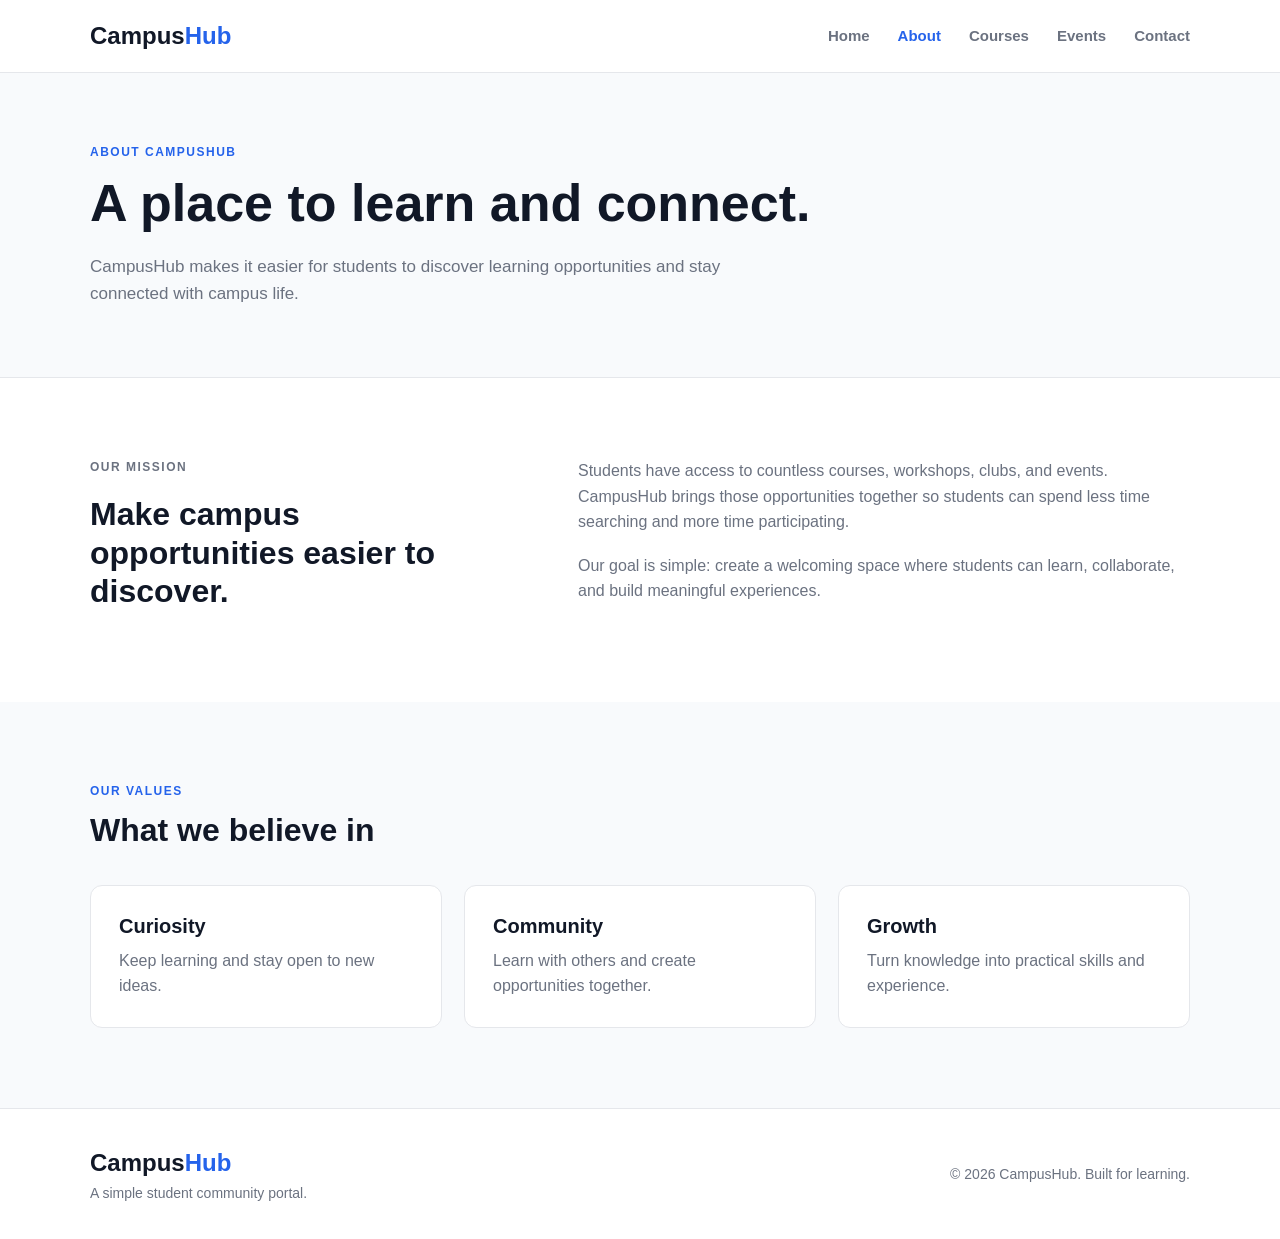
==== about.html @ 7bcba086 "test" ====
<!doctype html>
<html lang="en">
  <head>
    <meta charset="UTF-8" />
    <meta name="viewport" content="width=device-width, initial-scale=1.0" />
    <title>About - CampusHub</title>
    <link rel="stylesheet" href="css/style.css" />
  </head>

  <body>
    <header class="site-header">
      <div class="container navbar">
        <a href="index.html" class="logo"> Campus<span>Hub</span> </a>

        <nav class="navigation">
          <a href="index.html">Home</a>

          <a href="about.html" class="active"> About </a>

          <a href="courses.html"> Courses </a>

          <a href="events.html"> Events </a>

          <a href="contact.html"> Contact </a>
        </nav>
      </div>
    </header>

    <main>
      <section class="page-header">
        <div class="container">
          <p class="eyebrow">ABOUT CAMPUSHUB</p>

          <h1>A place to learn and connect.</h1>

          <p>
            CampusHub makes it easier for students to discover learning
            opportunities and stay connected with campus life.
          </p>
        </div>
      </section>

      <section class="section">
        <div class="container split-section">
          <div>
            <p class="eyebrow">OUR MISSION</p>

            <h2>Make campus opportunities easier to discover.</h2>
          </div>

          <div>
            <p>
              Students have access to countless courses, workshops, clubs, and
              events. CampusHub brings those opportunities together so students
              can spend less time searching and more time participating.
            </p>

            <p>
              Our goal is simple: create a welcoming space where students can
              learn, collaborate, and build meaningful experiences.
            </p>
          </div>
        </div>
      </section>

      <!-- WORKSHOP AREA:  -->
      <!-- T03 - Student community section;  -->
      <!-- T06 - Student club -->
      <section class="section section-muted">
        <div class="container">
          <div class="section-header">
            <div>
              <p class="eyebrow">OUR VALUES</p>

              <h2>What we believe in</h2>
            </div>
          </div>

          <div class="card-grid">
            <article class="card">
              <h3>Curiosity</h3>

              <p>Keep learning and stay open to new ideas.</p>
            </article>

            <article class="card">
              <h3>Community</h3>

              <p>Learn with others and create opportunities together.</p>
            </article>

            <article class="card">
              <h3>Growth</h3>

              <p>Turn knowledge into practical skills and experience.</p>
            </article>
          </div>
        </div>
      </section>
    </main>

    <footer class="site-footer">
      <div class="container footer-content">
        <div>
          <a href="index.html" class="logo"> Campus<span>Hub</span> </a>

          <p>A simple student community portal.</p>
        </div>

        <p>© 2026 CampusHub. Built for learning.</p>
      </div>
    </footer>

    <script src="js/script.js"></script>
  </body>
</html>
---- css/style.css ----
* {
  box-sizing: border-box;
  margin: 0;
  padding: 0;
}

body {
  font-family: Arial, Helvetica, sans-serif;
  color: #1f2937;
  background: #ffffff;
  line-height: 1.6;
}

a {
  color: inherit;
  text-decoration: none;
}

.container {
  width: min(1100px, 92%);
  margin: 0 auto;
}

/* =========================
   Header
   ========================= */

.site-header {
  border-bottom: 1px solid #e5e7eb;
  background: #ffffff;
}

.navbar {
  min-height: 72px;
  display: flex;
  align-items: center;
  justify-content: space-between;
  gap: 30px;
}

.logo {
  font-size: 24px;
  font-weight: 800;
  color: #111827;
}

.logo span {
  color: #2563eb;
}

.navigation {
  display: flex;
  gap: 28px;
}

.navigation a {
  color: #6b7280;
  font-size: 15px;
  font-weight: 600;
}

.navigation a:hover,
.navigation a.active {
  color: #2563eb;
}

/* =========================
   Common
   ========================= */

.eyebrow {
  color: #2563eb;
  font-size: 12px;
  font-weight: 800;
  letter-spacing: 1.5px;
  margin-bottom: 10px;
}

h1,
h2,
h3 {
  line-height: 1.2;
  color: #111827;
}

h1 {
  font-size: clamp(38px, 6vw, 64px);
}

h2 {
  font-size: 32px;
}

h3 {
  font-size: 20px;
}

.section {
  padding: 80px 0;
}

.section-muted {
  background: #f8fafc;
}

.section-header {
  display: flex;
  align-items: end;
  justify-content: space-between;
  gap: 30px;
  margin-bottom: 35px;
}

.section-header h2 {
  margin-top: 4px;
}

.text-link {
  color: #2563eb;
  font-weight: 700;
}

.btn {
  display: inline-block;
  border-radius: 8px;
  padding: 12px 20px;
  font-weight: 700;
  font-size: 14px;
  border: 1px solid transparent;
}

.btn-primary {
  background: #2563eb;
  color: #ffffff;
}

.btn-primary:hover {
  background: #1d4ed8;
}

.btn-secondary {
  border-color: #d1d5db;
  background: #ffffff;
  color: #374151;
}

.btn-secondary:hover {
  background: #f9fafb;
}

/* =========================
   Hero
   ========================= */

.hero {
  padding: 90px 0;
  background: #eff6ff;
}

.hero-content {
  display: grid;
  grid-template-columns: 1.4fr 0.8fr;
  gap: 70px;
  align-items: center;
}

.hero-text > p:not(.eyebrow) {
  max-width: 650px;
  margin-top: 22px;
  color: #6b7280;
  font-size: 18px;
}

.hero-buttons {
  display: flex;
  gap: 12px;
  margin-top: 30px;
}

.hero-card {
  padding: 35px;
  border-radius: 16px;
  background: #ffffff;
  border: 1px solid #dbeafe;
  box-shadow: 0 15px 35px rgba(15, 23, 42, 0.08);
}

.hero-icon {
  display: block;
  font-size: 42px;
  margin-bottom: 20px;
}

.hero-card h2 {
  font-size: 26px;
  margin-bottom: 12px;
}

.hero-card p {
  color: #6b7280;
}

/* =========================
   Cards
   ========================= */

.card-grid {
  display: grid;
  grid-template-columns: repeat(3, 1fr);
  gap: 22px;
}

.card {
  padding: 28px;
  border: 1px solid #e5e7eb;
  border-radius: 12px;
  background: #ffffff;
}

.card-icon {
  font-size: 32px;
  margin-bottom: 20px;
}

.card h3 {
  margin-bottom: 10px;
}

.card p {
  color: #6b7280;
}

/* =========================
   Announcement
   ========================= */

.announcement {
  display: flex;
  align-items: center;
  justify-content: space-between;
  gap: 40px;
}

.announcement h2 {
  max-width: 650px;
  margin-bottom: 12px;
}

.announcement p:not(.eyebrow) {
  color: #6b7280;
}

/* =========================
   Page Header
   ========================= */

.page-header {
  padding: 70px 0;
  background: #f8fafc;
  border-bottom: 1px solid #e5e7eb;
}

.page-header h1 {
  font-size: clamp(38px, 5vw, 52px);
  max-width: 750px;
}

.page-header p:last-child {
  max-width: 650px;
  margin-top: 18px;
  color: #6b7280;
  font-size: 17px;
}

/* =========================
   About
   ========================= */

.split-section {
  display: grid;
  grid-template-columns: 0.8fr 1.2fr;
  gap: 80px;
}

.split-section h2 {
  max-width: 400px;
}

.split-section p {
  color: #6b7280;
  margin-bottom: 18px;
}

/* =========================
   Courses
   ========================= */

.course-grid {
  display: grid;
  grid-template-columns: repeat(3, 1fr);
  gap: 22px;
}

.course-card {
  padding: 28px;
  border: 1px solid #e5e7eb;
  border-radius: 12px;
  background: #ffffff;
}

.course-card h2 {
  font-size: 22px;
  margin: 15px 0 12px;
}

.course-card p {
  color: #6b7280;
}

.tag {
  display: inline-block;
  padding: 5px 10px;
  border-radius: 20px;
  background: #eff6ff;
  color: #2563eb;
  font-size: 12px;
  font-weight: 700;
}

.course-meta {
  display: flex;
  justify-content: space-between;
  gap: 10px;
  margin-top: 25px;
  padding-top: 18px;
  border-top: 1px solid #e5e7eb;
  color: #6b7280;
  font-size: 13px;
}

/* =========================
   Events
   ========================= */

.event-list {
  display: grid;
  gap: 18px;
}

.event-card {
  display: grid;
  grid-template-columns: 90px 1fr;
  gap: 28px;
  padding: 28px;
  border: 1px solid #e5e7eb;
  border-radius: 12px;
}

.event-date {
  width: 72px;
  height: 72px;
  display: flex;
  flex-direction: column;
  align-items: center;
  justify-content: center;
  border-radius: 10px;
  background: #eff6ff;
  color: #2563eb;
}

.event-date strong {
  font-size: 24px;
  line-height: 1;
}

.event-date span {
  font-size: 11px;
  font-weight: 800;
  margin-top: 4px;
}

.event-content h2 {
  font-size: 24px;
  margin: 12px 0 8px;
}

.event-content p {
  color: #6b7280;
  margin-bottom: 10px;
}

.event-location {
  color: #6b7280;
  font-size: 14px;
}

/* =========================
   Contact
   ========================= */

.contact-layout {
  display: grid;
  grid-template-columns: 0.8fr 1.2fr;
  gap: 80px;
}

.contact-info h2 {
  margin-bottom: 15px;
}

.contact-info > p {
  color: #6b7280;
  margin-bottom: 30px;
}

.contact-item {
  display: flex;
  flex-direction: column;
  gap: 3px;
  margin-bottom: 20px;
}

.contact-item span {
  color: #6b7280;
}

.contact-form {
  display: flex;
  flex-direction: column;
  gap: 10px;
  padding: 30px;
  border: 1px solid #e5e7eb;
  border-radius: 12px;
}

.contact-form label {
  font-size: 14px;
  font-weight: 700;
  margin-top: 8px;
}

.contact-form input,
.contact-form textarea {
  width: 100%;
  border: 1px solid #d1d5db;
  border-radius: 8px;
  padding: 12px;
  font: inherit;
}

.contact-form textarea {
  resize: vertical;
}

.contact-form button {
  cursor: pointer;
  margin-top: 12px;
}

/* =========================
   Footer
   ========================= */

.site-footer {
  padding: 35px 0;
  border-top: 1px solid #e5e7eb;
}

.footer-content {
  display: flex;
  justify-content: space-between;
  align-items: center;
  gap: 30px;
}

.footer-content p {
  color: #6b7280;
  font-size: 14px;
}

/* =========================
   Responsive
   ========================= */

@media (max-width: 800px) {
  .navigation {
    gap: 14px;
    flex-wrap: wrap;
    justify-content: flex-end;
  }

  .hero-content,
  .split-section,
  .contact-layout {
    grid-template-columns: 1fr;
    gap: 40px;
  }

  .card-grid,
  .course-grid {
    grid-template-columns: 1fr 1fr;
  }

  .announcement {
    align-items: flex-start;
    flex-direction: column;
  }
}

@media (max-width: 550px) {
  .navbar {
    align-items: flex-start;
    flex-direction: column;
    padding: 18px 0;
  }

  .navigation {
    justify-content: flex-start;
  }

  .hero {
    padding: 60px 0;
  }

  .hero-buttons {
    flex-direction: column;
  }

  .card-grid,
  .course-grid {
    grid-template-columns: 1fr;
  }

  .section {
    padding: 60px 0;
  }

  .section-header {
    align-items: flex-start;
    flex-direction: column;
  }

  .event-card {
    grid-template-columns: 1fr;
  }

  .footer-content {
    align-items: flex-start;
    flex-direction: column;
  }
}
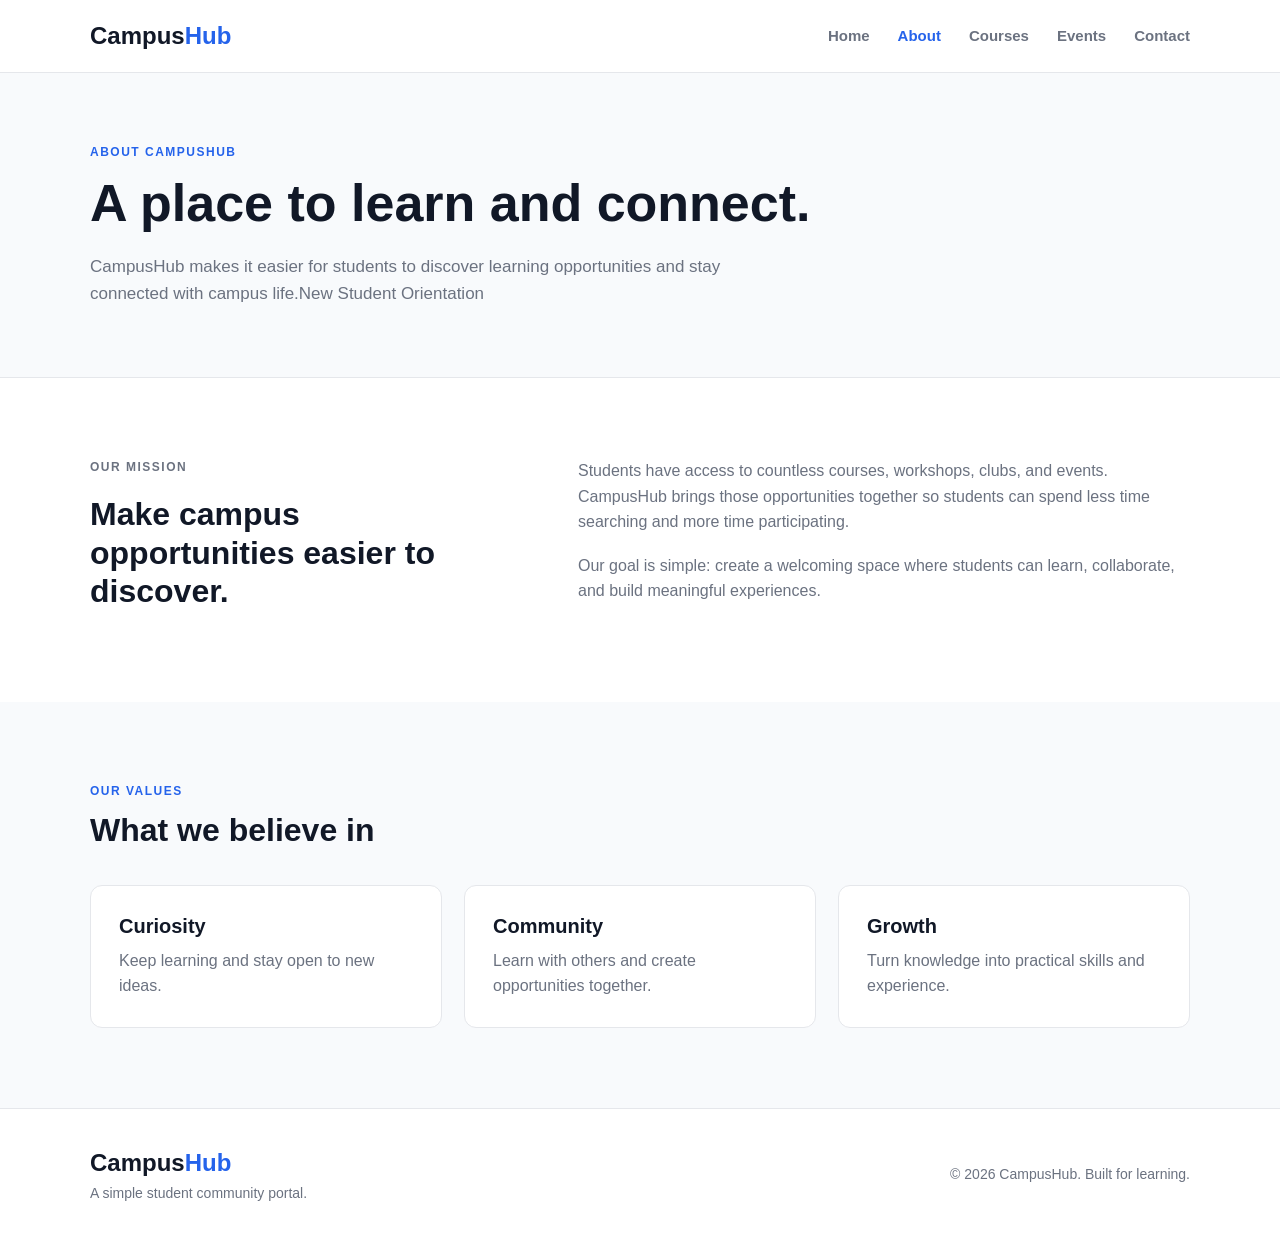
==== commit 5a0cc09d: "test 01" ====
--- a/about.html
+++ b/about.html
@@ -35,7 +35,7 @@
 
           <p>
             CampusHub makes it easier for students to discover learning
-            opportunities and stay connected with campus life.
+            opportunities and stay connected with campus life.New Student Orientation
           </p>
         </div>
       </section>
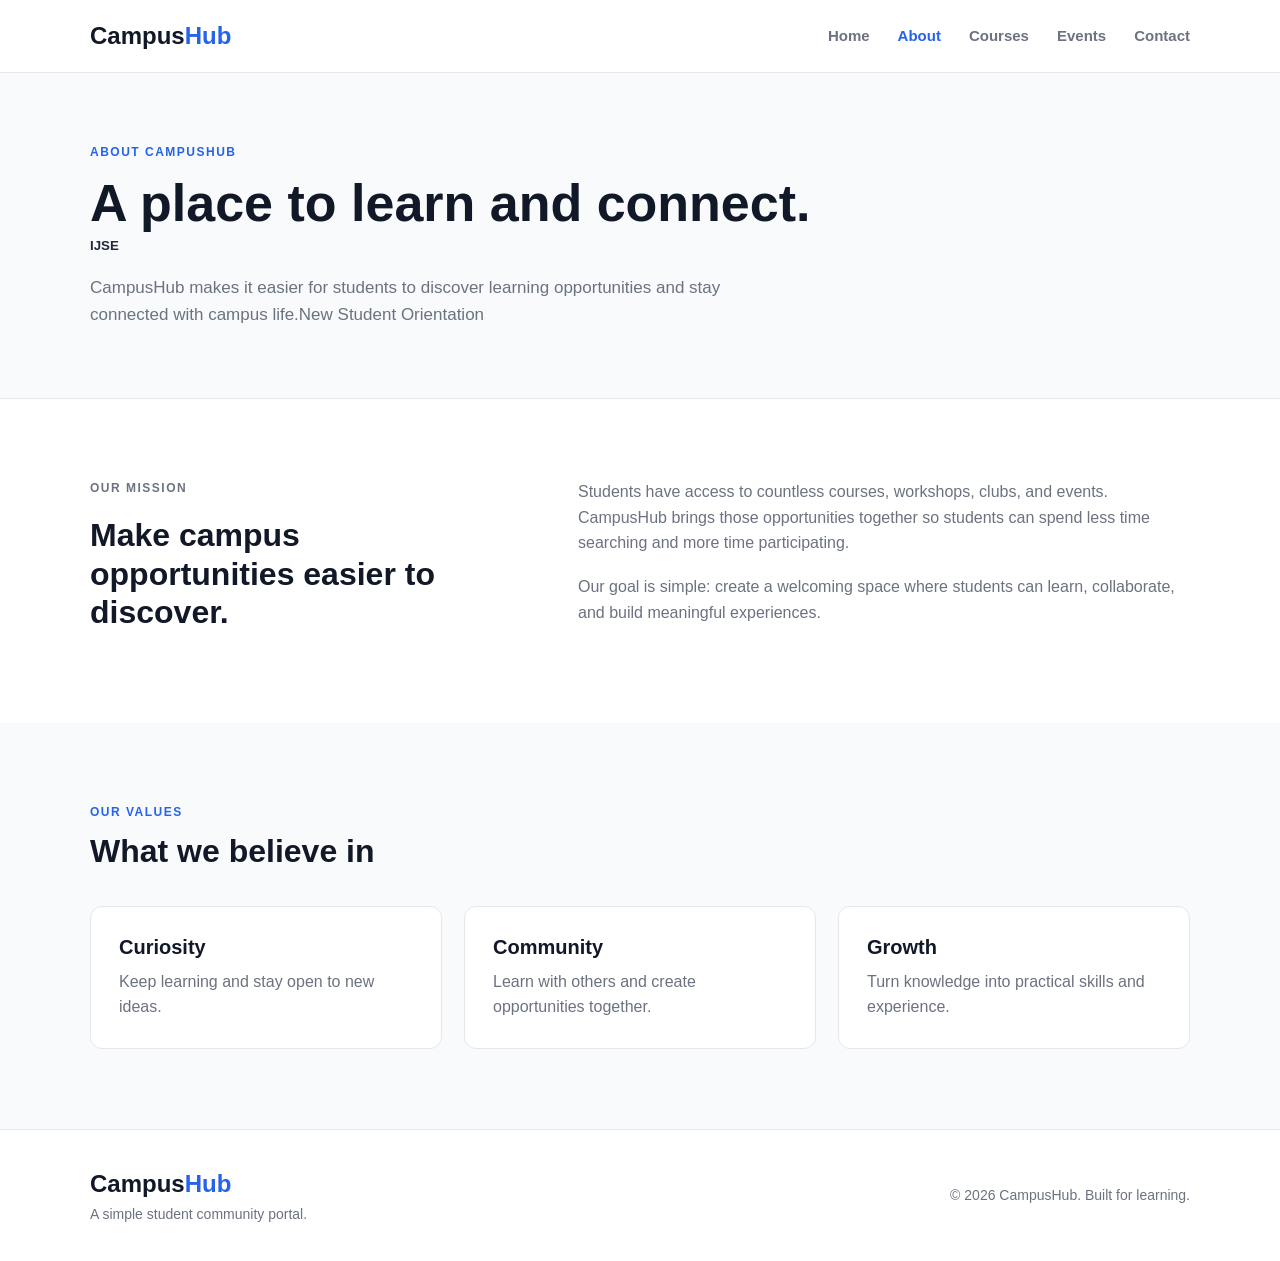
==== commit 66f0a0ce: "edited" ====
--- a/about.html
+++ b/about.html
@@ -32,6 +32,7 @@
           <p class="eyebrow">ABOUT CAMPUSHUB</p>
 
           <h1>A place to learn and connect.</h1>
+          <h5>IJSE</h5>
 
           <p>
             CampusHub makes it easier for students to discover learning
